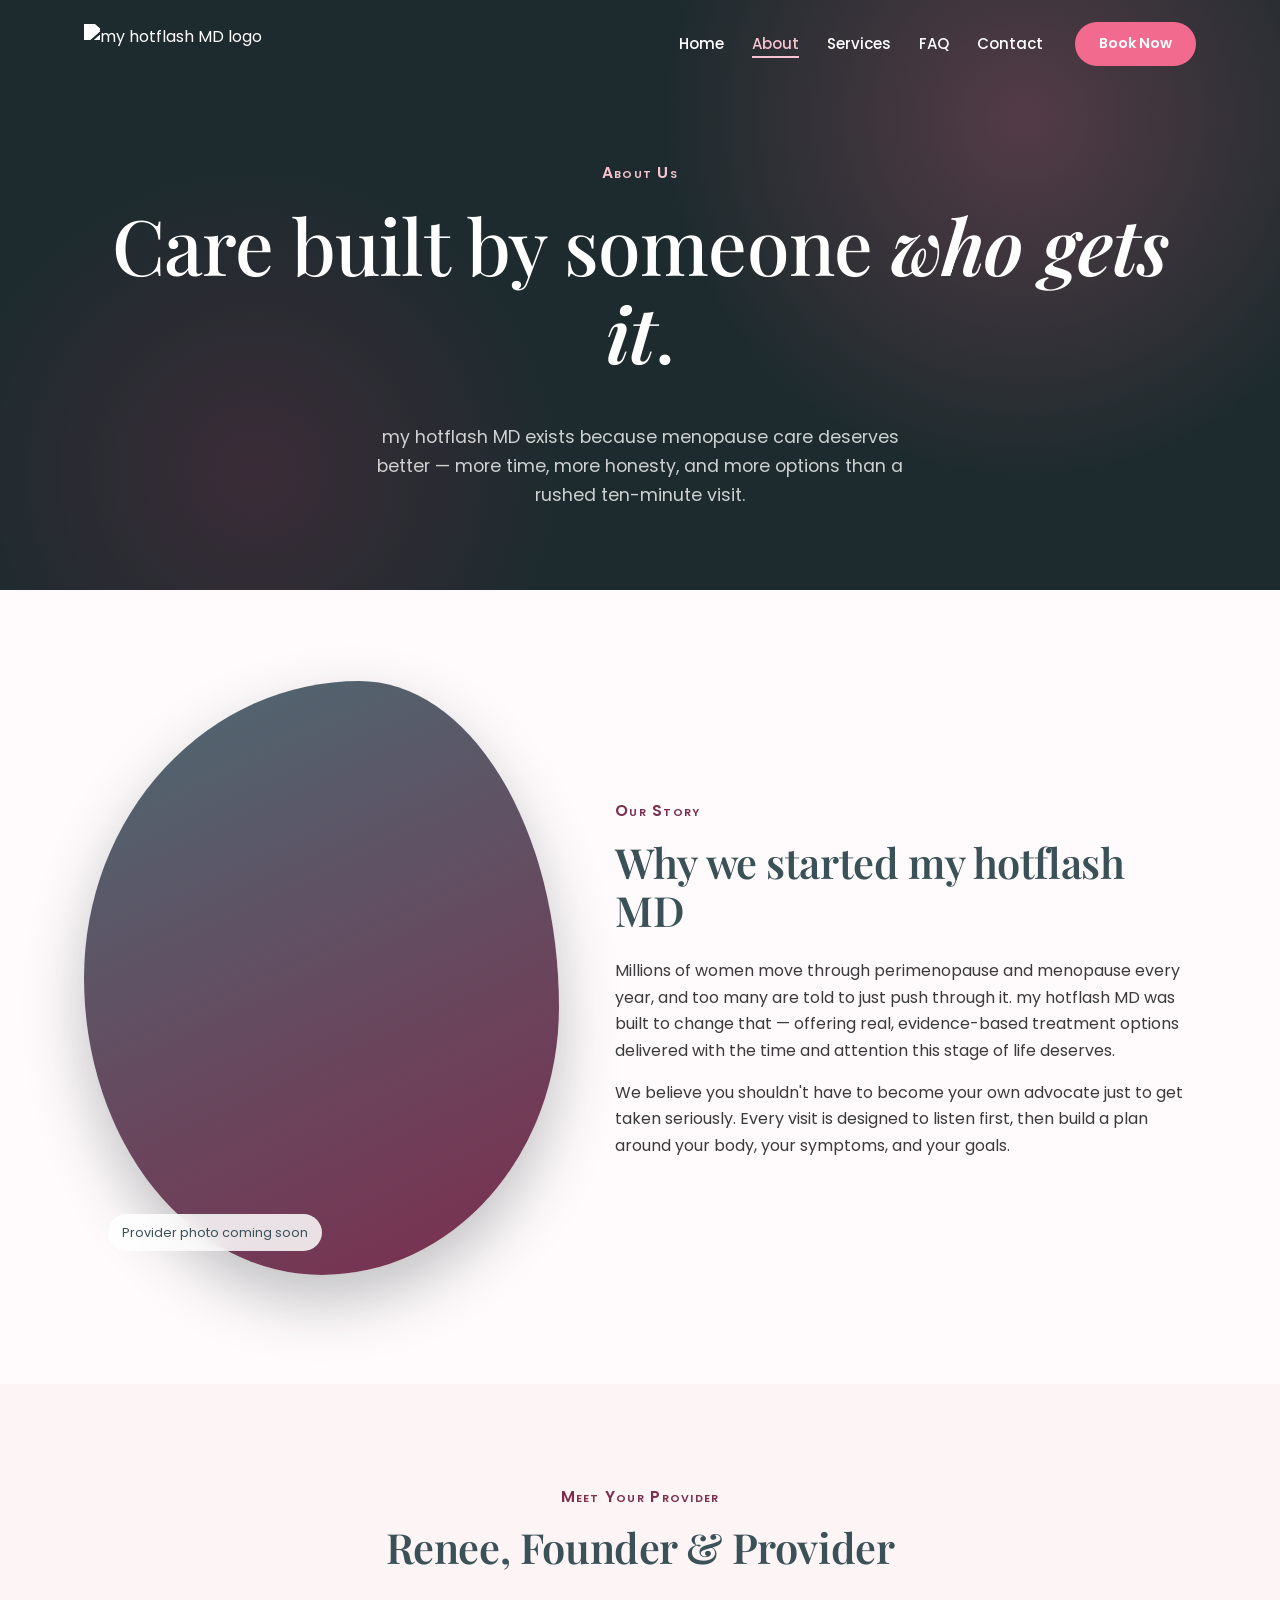
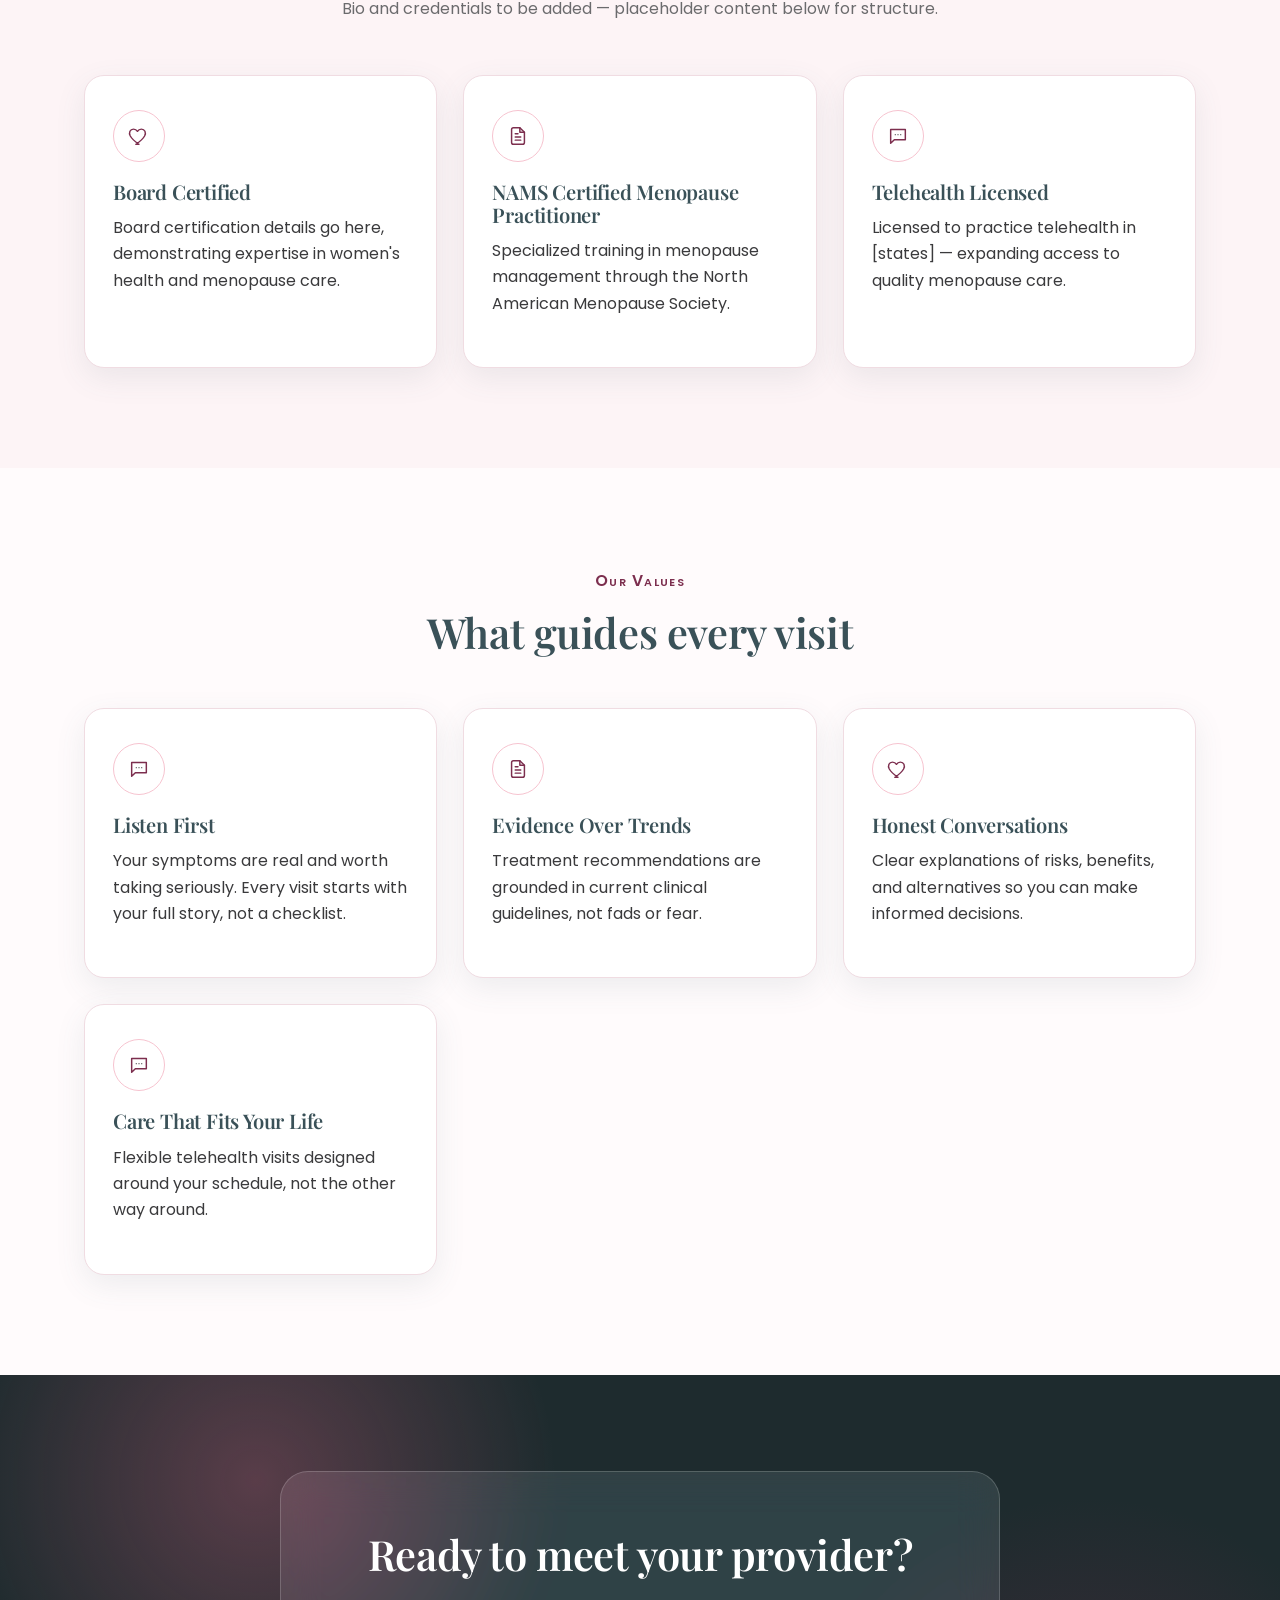
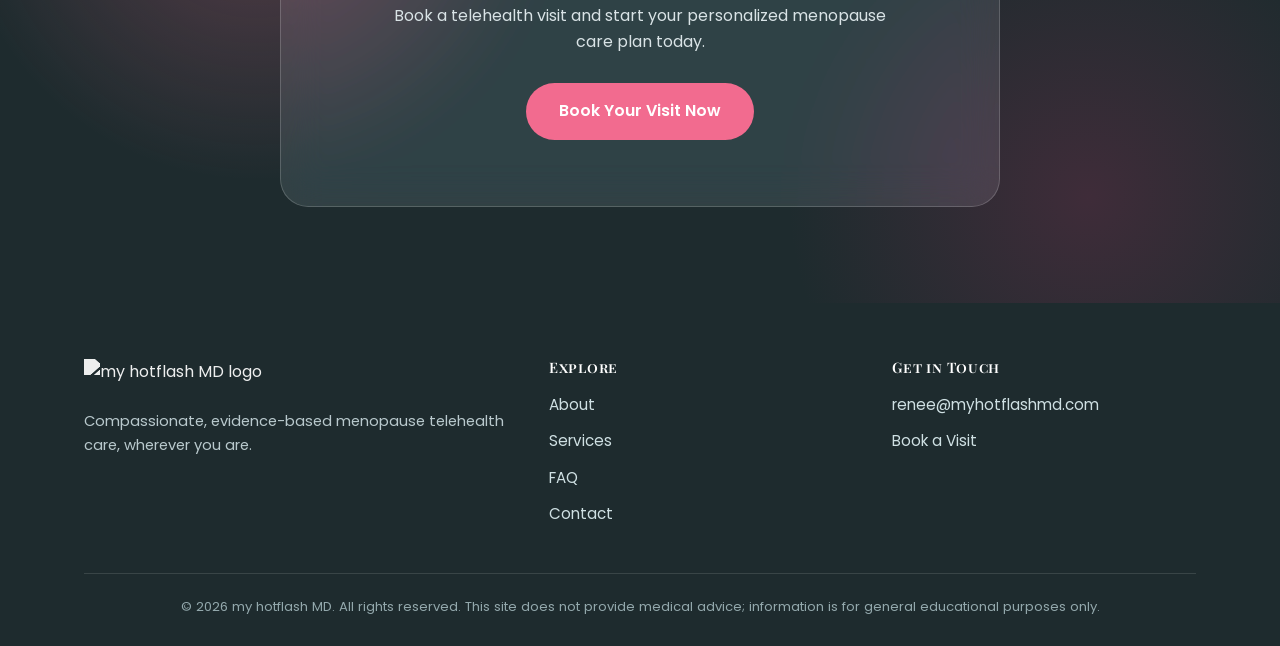
==== about.html @ 3d9d65d9 "Add files via upload" ====
<!DOCTYPE html>
<html lang="en">
<head>
<meta charset="UTF-8">
<meta name="viewport" content="width=device-width, initial-scale=1.0">
<title>About | my hotflash MD</title>
<meta name="description" content="Learn about my hotflash MD and our approach to compassionate, evidence-based menopause telehealth care.">
<link rel="icon" href="assets/logo.png">
<link rel="preconnect" href="https://fonts.googleapis.com">
<link href="https://fonts.googleapis.com/css2?family=Playfair+Display:ital,wght@0,500;0,600;0,700;1,500;1,600&family=Poppins:wght@400;500;600;700&display=swap" rel="stylesheet">
<link rel="stylesheet" href="assets/style-v2.css">
</head>
<body>

<header class="site-header">
  <div class="header-inner">
    <a href="index-v2.html" class="logo-link"><img src="assets/logo-cropped.png" alt="my hotflash MD logo"></a>
    <nav class="main-nav">
      <ul>
        <li><a href="index-v2.html">Home</a></li>
        <li><a href="about.html" class="active">About</a></li>
        <li><a href="services.html">Services</a></li>
        <li><a href="faq.html">FAQ</a></li>
        <li><a href="contact.html">Contact</a></li>
      </ul>
      <a href="https://calendly.com/renee-myhotflashmd/new-meeting" class="nav-cta" target="_blank" rel="noopener">Book Now</a>
    </nav>
    <button class="nav-toggle" aria-label="Toggle menu" aria-expanded="false">
      <span></span><span></span><span></span>
    </button>
  </div>
</header>

<section class="page-hero">
  <div class="container">
    <span class="eyebrow">About Us</span>
    <h1>Care built by someone <em>who gets it</em>.</h1>
    <p>my hotflash MD exists because menopause care deserves better — more time, more honesty, and more options than a rushed ten-minute visit.</p>
  </div>
</section>

<section>
  <div class="container story-grid">
    <div class="story-visual">
      <div class="blob-shape" aria-hidden="true"></div>
      <span class="photo-label">Provider photo coming soon</span>
    </div>
    <div>
      <span class="eyebrow">Our Story</span>
      <h2>Why we started my hotflash MD</h2>
      <p>Millions of women move through perimenopause and menopause every year, and too many are told to just push through it. my hotflash MD was built to change that — offering real, evidence-based treatment options delivered with the time and attention this stage of life deserves.</p>
      <p>We believe you shouldn't have to become your own advocate just to get taken seriously. Every visit is designed to listen first, then build a plan around your body, your symptoms, and your goals.</p>
    </div>
  </div>
</section>

<section class="alt">
  <div class="container">
    <div class="section-head centered reveal">
      <span class="eyebrow">Meet Your Provider</span>
      <h2>Renee, Founder &amp; Provider</h2>
      <p>Bio and credentials to be added — placeholder content below for structure.</p>
    </div>
    <div class="feature-grid">
      <div class="feature reveal" style="--delay:0">
        <div class="icon-ring">
          <svg viewBox="0 0 24 24" fill="none" stroke="currentColor" stroke-width="1.6" stroke-linecap="round" stroke-linejoin="round">
            <path d="M12 21s-7-4.6-9.5-9C.5 8.2 2.3 4.5 6 4.5c2 0 3.5 1.1 4.3 2.4C11.1 5.6 12.6 4.5 14.6 4.5c3.7 0 5.5 3.7 3.5 7.5-2.5 4.4-9.5 9-9.5 9z"/>
          </svg>
        </div>
        <h3>Board Certified</h3>
        <p>Board certification details go here, demonstrating expertise in women's health and menopause care.</p>
      </div>
      <div class="feature reveal" style="--delay:1">
        <div class="icon-ring">
          <svg viewBox="0 0 24 24" fill="none" stroke="currentColor" stroke-width="1.6" stroke-linecap="round" stroke-linejoin="round">
            <path d="M14 3H7a2 2 0 0 0-2 2v14a2 2 0 0 0 2 2h10a2 2 0 0 0 2-2V8l-5-5z"/>
            <path d="M14 3v5h5"/>
            <path d="M9 13h6M9 16.5h6M9 9.5h3"/>
          </svg>
        </div>
        <h3>NAMS Certified Menopause Practitioner</h3>
        <p>Specialized training in menopause management through the North American Menopause Society.</p>
      </div>
      <div class="feature reveal" style="--delay:2">
        <div class="icon-ring">
          <svg viewBox="0 0 24 24" fill="none" stroke="currentColor" stroke-width="1.6" stroke-linecap="round" stroke-linejoin="round">
            <path d="M4 5h16v11H8l-4 4V5z"/>
            <circle cx="9" cy="10.5" r="0.6" fill="currentColor" stroke="none"/>
            <circle cx="12" cy="10.5" r="0.6" fill="currentColor" stroke="none"/>
            <circle cx="15" cy="10.5" r="0.6" fill="currentColor" stroke="none"/>
          </svg>
        </div>
        <h3>Telehealth Licensed</h3>
        <p>Licensed to practice telehealth in [states] — expanding access to quality menopause care.</p>
      </div>
    </div>
  </div>
</section>

<section>
  <div class="container">
    <div class="section-head centered reveal">
      <span class="eyebrow">Our Values</span>
      <h2>What guides every visit</h2>
    </div>
    <div class="feature-grid">
      <div class="feature reveal" style="--delay:0">
        <div class="icon-ring">
          <svg viewBox="0 0 24 24" fill="none" stroke="currentColor" stroke-width="1.6" stroke-linecap="round" stroke-linejoin="round">
            <path d="M4 5h16v11H8l-4 4V5z"/>
            <circle cx="9" cy="10.5" r="0.6" fill="currentColor" stroke="none"/>
            <circle cx="12" cy="10.5" r="0.6" fill="currentColor" stroke="none"/>
            <circle cx="15" cy="10.5" r="0.6" fill="currentColor" stroke="none"/>
          </svg>
        </div>
        <h3>Listen First</h3>
        <p>Your symptoms are real and worth taking seriously. Every visit starts with your full story, not a checklist.</p>
      </div>
      <div class="feature reveal" style="--delay:1">
        <div class="icon-ring">
          <svg viewBox="0 0 24 24" fill="none" stroke="currentColor" stroke-width="1.6" stroke-linecap="round" stroke-linejoin="round">
            <path d="M14 3H7a2 2 0 0 0-2 2v14a2 2 0 0 0 2 2h10a2 2 0 0 0 2-2V8l-5-5z"/>
            <path d="M14 3v5h5"/>
            <path d="M9 13h6M9 16.5h6M9 9.5h3"/>
          </svg>
        </div>
        <h3>Evidence Over Trends</h3>
        <p>Treatment recommendations are grounded in current clinical guidelines, not fads or fear.</p>
      </div>
      <div class="feature reveal" style="--delay:2">
        <div class="icon-ring">
          <svg viewBox="0 0 24 24" fill="none" stroke="currentColor" stroke-width="1.6" stroke-linecap="round" stroke-linejoin="round">
            <path d="M12 21s-7-4.6-9.5-9C.5 8.2 2.3 4.5 6 4.5c2 0 3.5 1.1 4.3 2.4C11.1 5.6 12.6 4.5 14.6 4.5c3.7 0 5.5 3.7 3.5 7.5-2.5 4.4-9.5 9-9.5 9z"/>
          </svg>
        </div>
        <h3>Honest Conversations</h3>
        <p>Clear explanations of risks, benefits, and alternatives so you can make informed decisions.</p>
      </div>
      <div class="feature reveal" style="--delay:3">
        <div class="icon-ring">
          <svg viewBox="0 0 24 24" fill="none" stroke="currentColor" stroke-width="1.6" stroke-linecap="round" stroke-linejoin="round">
            <path d="M4 5h16v11H8l-4 4V5z"/>
            <circle cx="9" cy="10.5" r="0.6" fill="currentColor" stroke="none"/>
            <circle cx="12" cy="10.5" r="0.6" fill="currentColor" stroke="none"/>
            <circle cx="15" cy="10.5" r="0.6" fill="currentColor" stroke="none"/>
          </svg>
        </div>
        <h3>Care That Fits Your Life</h3>
        <p>Flexible telehealth visits designed around your schedule, not the other way around.</p>
      </div>
    </div>
  </div>
</section>

<section class="cta-band">
  <div class="cta-aurora" aria-hidden="true"></div>
  <div class="container">
    <div class="cta-glass glass reveal">
      <h2>Ready to meet your provider?</h2>
      <p>Book a telehealth visit and start your personalized menopause care plan today.</p>
      <a href="https://calendly.com/renee-myhotflashmd/new-meeting" class="btn btn-primary" target="_blank" rel="noopener">Book Your Visit Now</a>
    </div>
  </div>
</section>

<footer class="site-footer">
  <div class="container">
    <div class="footer-inner">
      <div>
        <img src="assets/logo-cropped.png" alt="my hotflash MD logo">
        <p>Compassionate, evidence-based menopause telehealth care, wherever you are.</p>
      </div>
      <div class="footer-col">
        <h4>Explore</h4>
        <ul>
          <li><a href="about.html">About</a></li>
          <li><a href="services.html">Services</a></li>
          <li><a href="faq.html">FAQ</a></li>
          <li><a href="contact.html">Contact</a></li>
        </ul>
      </div>
      <div class="footer-col">
        <h4>Get in Touch</h4>
        <ul>
          <li><a href="mailto:renee@myhotflashmd.com">renee@myhotflashmd.com</a></li>
          <li><a href="https://calendly.com/renee-myhotflashmd/new-meeting" target="_blank" rel="noopener">Book a Visit</a></li>
        </ul>
      </div>
    </div>
    <div class="footer-bottom">
      &copy; 2026 my hotflash MD. All rights reserved. This site does not provide medical advice; information is for general educational purposes only.
    </div>
  </div>
</footer>

<script src="assets/nav-v2.js"></script>
</body>
</html>
---- assets/style-v2.css ----
/* my hotflash MD — alternate homepage stylesheet (v2)
   Signature moves: full-bleed hero slider with kinetic type,
   a looping marquee in place of a static trust strip,
   scroll-reveal motion, and sweep-fill buttons. */

:root {
  --pink-light: #F6C3CF;
  --pink-hot: #F26B8F;
  --slate: #4C6A73;
  --slate-dark: #3A5158;
  --cream: #FFFBFC;
  --ivory: #FDF4F6;
  --text: #3A3A3C;
  --text-soft: #6b6b6d;
  --border: #F0DCE2;

  --plum: #7C2E4E;
  --plum-bright: #9C3E63;
  --ink: #1E2B2E;
  --ink-soft: #29393D;

  --glass: rgba(255, 255, 255, 0.5);
  --glass-border: rgba(255, 255, 255, 0.6);
  --glass-dark: rgba(255, 255, 255, 0.1);
  --glass-dark-border: rgba(255, 255, 255, 0.18);

  --shadow: 0 10px 30px rgba(76, 106, 115, 0.1);
  --shadow-pink: 0 14px 32px rgba(242, 107, 143, 0.26);
  --shadow-lg: 0 26px 60px rgba(30, 43, 46, 0.28);

  --ease: cubic-bezier(0.22, 1, 0.36, 1);
}

* { box-sizing: border-box; }
html { scroll-behavior: smooth; }

body {
  margin: 0;
  font-family: 'Poppins', -apple-system, BlinkMacSystemFont, 'Segoe UI', sans-serif;
  color: var(--text);
  background: var(--cream);
  line-height: 1.65;
  -webkit-font-smoothing: antialiased;
  overflow-x: hidden;
}

h1, h2, h3, h4 {
  font-family: 'Playfair Display', Georgia, serif;
  color: var(--slate-dark);
  line-height: 1.15;
  letter-spacing: -0.01em;
  margin: 0 0 0.6em;
  font-weight: 600;
}
h1 { font-size: clamp(2.6rem, 6vw, 4.8rem); font-weight: 500; }
h2 { font-size: clamp(1.8rem, 3.4vw, 2.6rem); }
h3 { font-size: 1.26rem; }

h1 em, .kinetic-accent {
  font-style: italic;
  font-weight: 600;
}

p { margin: 0 0 1em; color: var(--text); }
a { color: var(--pink-hot); text-decoration: none; }
a:hover { text-decoration: underline; }

.container { max-width: 1160px; margin: 0 auto; padding: 0 24px; }
img { max-width: 100%; display: block; }

@media (prefers-reduced-motion: reduce) {
  html { scroll-behavior: auto; }
  * { animation-duration: 0.01ms !important; animation-iteration-count: 1 !important; transition-duration: 0.01ms !important; }
}

/* ---------- Scroll reveal ---------- */
.reveal {
  opacity: 0;
  transform: translateY(26px);
  transition: opacity 0.7s var(--ease), transform 0.7s var(--ease);
  transition-delay: calc(var(--delay, 0) * 0.12s);
}
.reveal.in-view { opacity: 1; transform: translateY(0); }

/* ---------- Header ---------- */
.site-header {
  position: fixed;
  top: 0; left: 0; right: 0;
  z-index: 100;
  padding: 8px 0;
  transition: background 0.4s ease, box-shadow 0.4s ease, padding 0.3s ease;
}
.site-header.scrolled {
  background: rgba(255, 251, 253, 0.86);
  backdrop-filter: blur(16px) saturate(150%);
  -webkit-backdrop-filter: blur(16px) saturate(150%);
  box-shadow: 0 8px 24px rgba(30, 43, 46, 0.08);
  padding: 0;
}

.header-inner {
  display: flex;
  align-items: center;
  justify-content: space-between;
  padding: 14px 24px;
  max-width: 1160px;
  margin: 0 auto;
}

.logo-link { display: flex; align-items: center; }
.logo-link img { height: 40px; width: auto; transition: filter 0.4s ease; }
.site-header:not(.scrolled) .logo-link img { filter: brightness(0) invert(1); }

.main-nav { display: flex; align-items: center; gap: 32px; }
.main-nav ul { list-style: none; display: flex; gap: 28px; margin: 0; padding: 0; align-items: center; }

/* ---------- Page Hero (inner pages) ---------- */
.page-hero {
  padding: 160px 0 80px;
  background: var(--ink);
  text-align: center;
  position: relative;
  overflow: hidden;
}
.page-hero::before {
  content: '';
  position: absolute; inset: 0;
  background:
    radial-gradient(600px 600px at 80% 20%, rgba(242, 107, 143, 0.25), transparent 60%),
    radial-gradient(500px 500px at 20% 80%, rgba(124, 46, 78, 0.3), transparent 60%);
  animation: drift 24s ease-in-out infinite alternate;
}
.page-hero .container { position: relative; z-index: 2; }
.page-hero h1 { color: #fff; }
.page-hero p { color: rgba(255,255,255,0.78); max-width: 560px; margin: 0 auto; font-size: 1.1rem; }
.page-hero .eyebrow { color: var(--pink-light); }

/* ---------- Contact ---------- */
.contact-grid {
  display: grid;
  grid-template-columns: 1fr 1fr;
  gap: 60px;
}
.contact-item {
  display: flex;
  gap: 16px;
  padding: 16px 0;
  border-bottom: 1px solid var(--border);
}
.contact-item:last-child { border-bottom: none; }
.contact-icon {
  width: 44px; height: 44px;
  border-radius: 50%;
  background: var(--ivory);
  border: 1px solid var(--border);
  display: flex; align-items: center; justify-content: center;
  flex-shrink: 0;
}
.contact-icon svg { width: 18px; height: 18px; stroke: var(--plum); }
.contact-form { margin-top: 16px; }
.contact-form label { font-weight: 600; font-size: 0.9rem; display: block; margin-bottom: 4px; color: var(--slate-dark); }
.contact-form input, .contact-form textarea {
  width: 100%; padding: 12px 16px;
  border: 1.5px solid var(--border); border-radius: 12px;
  font-family: inherit; font-size: 0.98rem;
  background: #fff; transition: border-color 0.3s ease;
}
.contact-form input:focus, .contact-form textarea:focus {
  outline: none; border-color: var(--pink-hot);
}
.contact-form .btn { width: 100%; }
.form-note { font-size: 0.85rem; color: var(--text-soft); margin: -4px 0 12px; }

.disclaimer {
  display: flex; gap: 12px;
  font-size: 0.82rem;
  color: var(--text-soft);
  background: var(--ivory);
  border: 1px solid var(--border);
  border-radius: 12px;
  padding: 18px 22px;
  margin-top: 32px;
}
.disclaimer svg { flex-shrink: 0; margin-top: 2px; stroke: var(--pink-hot); }

/* ---------- FAQ ---------- */
.faq-container { max-width: 780px; margin: 0 auto; }
.faq-item {
  background: #fff;
  border: 1px solid var(--border);
  border-radius: 16px;
  margin-bottom: 14px;
  overflow: hidden;
  transition: box-shadow 0.3s ease;
}
.faq-item:hover { box-shadow: var(--shadow); }
.faq-item summary {
  cursor: pointer;
  padding: 22px 28px;
  font-weight: 600;
  font-family: 'Playfair Display', serif;
  font-size: 1.08rem;
  color: var(--slate-dark);
  list-style: none;
  display: flex; justify-content: space-between; align-items: center;
}
.faq-item summary::-webkit-details-marker { display: none; }
.faq-item summary::after {
  content: '+';
  font-size: 1.5rem;
  color: var(--pink-hot);
  margin-left: 16px;
  flex-shrink: 0;
  transition: transform 0.3s ease;
}
.faq-item[open] summary::after { content: '\2212'; }
.faq-item .faq-answer { padding: 0 28px 24px; color: var(--text-soft); }

/* ---------- Services ---------- */
.service-list { display: flex; flex-direction: column; gap: 16px; }
.service-row {
  display: grid;
  grid-template-columns: 1fr 1fr;
  gap: 48px;
  align-items: center;
  padding: 48px 0;
  border-bottom: 1px solid var(--border);
}
.service-row:last-child { border-bottom: none; }
.service-row.reverse .service-text { order: 2; }
.service-row.reverse .service-visual { order: 1; }

.service-visual {
  position: relative;
  aspect-ratio: 4/3;
  border-radius: 20px;
  overflow: hidden;
}
.service-visual .blob-shape {
  position: absolute; inset: 0;
  border-radius: 42% 58% 52% 48% / 48% 50% 50% 52%;
}
.service-visual .photo-label {
  position: absolute; left: 20px; bottom: 20px;
  font-size: 0.8rem;
  color: var(--slate-dark);
  background: rgba(255,255,255,0.85);
  backdrop-filter: blur(8px);
  padding: 6px 14px;
  border-radius: 999px;
}

.service-features {
  list-style: none; padding: 0; margin: 18px 0 24px;
}
.service-features li {
  padding-left: 24px;
  position: relative;
  margin-bottom: 8px;
  color: var(--text-soft);
}
.service-features li::before {
  content: '';
  position: absolute; left: 0; top: 10px;
  width: 10px; height: 2px;
  background: var(--pink-hot);
  border-radius: 2px;
}

/* ---------- Responsive ---------- */
@media (max-width: 860px) {
  .page-hero { padding: 130px 0 60px; }
  .contact-grid { grid-template-columns: 1fr; gap: 40px; }
  .service-row { grid-template-columns: 1fr; gap: 24px; }
  .service-row.reverse .service-text,
  .service-row.reverse .service-visual { order: initial; }
  .service-row { padding: 32px 0; }
}

.main-nav a:not(.nav-cta) {
  font-weight: 500;
  font-size: 0.94rem;
  position: relative;
  padding-bottom: 4px;
  transition: color 0.3s ease;
  color: #fff;
}
.site-header.scrolled .main-nav a:not(.nav-cta) { color: var(--slate-dark); }

.main-nav a:not(.nav-cta)::after {
  content: "";
  position: absolute; left: 0; bottom: 0;
  width: 100%; height: 1.5px;
  background: currentColor;
  transform: scaleX(0);
  transform-origin: right;
  transition: transform 0.3s var(--ease);
}
.main-nav a:not(.nav-cta):hover::after,
.main-nav a.active::after { transform: scaleX(1); transform-origin: left; }
.main-nav a.active { color: var(--pink-light) !important; }
.site-header.scrolled .main-nav a.active { color: var(--plum) !important; }

.nav-cta {
  position: relative;
  overflow: hidden;
  background: var(--pink-hot);
  color: #fff !important;
  padding: 10px 24px;
  border-radius: 999px;
  font-weight: 600;
  font-size: 0.9rem;
  text-decoration: none !important;
  z-index: 1;
}
.nav-cta::before {
  content: "";
  position: absolute; inset: 0;
  background: var(--plum);
  transform: scaleX(0);
  transform-origin: left;
  transition: transform 0.35s var(--ease);
  z-index: -1;
}
.nav-cta:hover::before { transform: scaleX(1); }

.nav-toggle {
  display: none;
  background: none; border: none; cursor: pointer;
  width: 34px; height: 26px;
  padding: 0;
  flex-direction: column;
  justify-content: space-between;
}
.nav-toggle span {
  display: block; height: 2px; width: 100%;
  background: #fff;
  border-radius: 2px;
  transition: transform 0.3s ease, opacity 0.3s ease, background 0.3s ease;
}
.site-header.scrolled .nav-toggle span { background: var(--slate-dark); }
.nav-toggle[aria-expanded="true"] span:nth-child(1) { transform: translateY(11px) rotate(45deg); }
.nav-toggle[aria-expanded="true"] span:nth-child(2) { opacity: 0; }
.nav-toggle[aria-expanded="true"] span:nth-child(3) { transform: translateY(-11px) rotate(-45deg); }
.nav-toggle[aria-expanded="true"] span { background: #fff; }

/* ---------- Buttons ---------- */
.btn {
  position: relative;
  overflow: hidden;
  display: inline-block;
  padding: 14px 32px;
  border-radius: 999px;
  font-weight: 600;
  font-size: 1rem;
  border: 1.5px solid transparent;
  text-decoration: none !important;
  z-index: 1;
  transition: color 0.3s ease, border-color 0.3s ease, transform 0.3s ease, box-shadow 0.3s ease;
}
.btn::before {
  content: "";
  position: absolute; inset: 0;
  transform: scaleX(0);
  transform-origin: left;
  transition: transform 0.4s var(--ease);
  z-index: -1;
}
.btn:hover { transform: translateY(-2px); }

.btn-primary { background: var(--pink-hot); color: #fff !important; }
.btn-primary::before { background: var(--plum); }
.btn-primary:hover { box-shadow: var(--shadow-pink); }
.btn-primary:hover::before { transform: scaleX(1); }

.btn-outline { background: transparent; color: #fff !important; border-color: rgba(255,255,255,0.55); }
.btn-outline::before { background: #fff; }
.btn-outline:hover { color: var(--slate-dark) !important; }
.btn-outline:hover::before { transform: scaleX(1); }

section .btn-outline { color: var(--slate-dark) !important; border-color: var(--slate); }
section .btn-outline::before { background: var(--slate-dark); }
section .btn-outline:hover { color: #fff !important; }

/* ---------- Glass ---------- */
.glass {
  background: var(--glass-dark);
  backdrop-filter: blur(20px) saturate(160%);
  -webkit-backdrop-filter: blur(20px) saturate(160%);
  border: 1px solid var(--glass-dark-border);
}

.eyebrow {
  font-variant: small-caps;
  letter-spacing: 0.08em;
  font-size: 0.98rem;
  font-weight: 600;
  color: var(--plum);
  margin-bottom: 14px;
  display: inline-block;
}

/* ---------- Hero slider ---------- */
.hero-slider {
  position: relative;
  height: 100vh;
  min-height: 620px;
  max-height: 920px;
  overflow: hidden;
  background: var(--ink);
}

.slide {
  position: absolute;
  inset: 0;
  opacity: 0;
  visibility: hidden;
  transition: opacity 0.9s var(--ease), visibility 0.9s;
  display: flex;
  align-items: center;
}
.slide.is-active { opacity: 1; visibility: visible; z-index: 2; }

.slide-bg {
  position: absolute;
  inset: -10%;
  z-index: 0;
  animation: drift 24s ease-in-out infinite alternate;
}
@keyframes drift {
  0% { transform: translate(0, 0) scale(1); }
  100% { transform: translate(-2%, 2%) scale(1.06); }
}

.slide:nth-child(1) .slide-bg {
  background:
    radial-gradient(600px 600px at 85% 20%, rgba(242, 107, 143, 0.35), transparent 60%),
    radial-gradient(500px 500px at 10% 85%, rgba(124, 46, 78, 0.4), transparent 60%),
    linear-gradient(150deg, var(--ink) 0%, var(--ink-soft) 100%);
}
.slide:nth-child(2) .slide-bg {
  background:
    radial-gradient(600px 600px at 15% 15%, rgba(76, 106, 115, 0.45), transparent 60%),
    radial-gradient(500px 500px at 90% 80%, rgba(156, 62, 99, 0.32), transparent 60%),
    linear-gradient(150deg, var(--ink-soft) 0%, var(--slate-dark) 100%);
}
.slide:nth-child(3) .slide-bg {
  background:
    radial-gradient(600px 600px at 80% 75%, rgba(246, 195, 207, 0.3), transparent 60%),
    radial-gradient(500px 500px at 20% 15%, rgba(124, 46, 78, 0.45), transparent 60%),
    linear-gradient(150deg, var(--plum) 0%, var(--ink) 100%);
}

.slide-inner {
  position: relative;
  z-index: 2;
  display: flex;
  align-items: center;
  gap: 40px;
  padding-top: 60px;
}

.eyebrow-vertical {
  writing-mode: vertical-rl;
  transform: rotate(180deg);
  font-variant: small-caps;
  letter-spacing: 0.16em;
  font-size: 0.82rem;
  color: rgba(255,255,255,0.55);
  padding-bottom: 6px;
  border-bottom: 1px solid rgba(255,255,255,0.25);
  height: 130px;
  flex-shrink: 0;
  display: none;
}

.slide-copy { max-width: 640px; }
.slide-copy .eyebrow { color: var(--pink-light); }
.slide-copy h1 { color: #fff; }
.slide-copy p { color: rgba(255,255,255,0.78); font-size: 1.14rem; max-width: 46ch; }
.slide-copy .btn { margin-top: 12px; }

.slide:not(.is-active) .slide-copy > * { transform: translateY(14px); opacity: 0; }
.slide.is-active .slide-copy > * {
  animation: copyIn 0.8s var(--ease) forwards;
}
.slide.is-active .slide-copy > *:nth-child(1) { animation-delay: 0.05s; }
.slide.is-active .slide-copy > *:nth-child(2) { animation-delay: 0.15s; }
.slide.is-active .slide-copy > *:nth-child(3) { animation-delay: 0.28s; }
.slide.is-active .slide-copy > *:nth-child(4) { animation-delay: 0.4s; }
@keyframes copyIn {
  from { transform: translateY(18px); opacity: 0; }
  to { transform: translateY(0); opacity: 1; }
}

.slider-controls {
  position: absolute;
  left: 0; right: 0; bottom: 46px;
  z-index: 3;
  display: flex;
  align-items: center;
  justify-content: center;
  gap: 22px;
}
.slider-arrow {
  width: 44px; height: 44px;
  border-radius: 50%;
  border: 1px solid rgba(255,255,255,0.35);
  background: rgba(255,255,255,0.08);
  backdrop-filter: blur(10px);
  -webkit-backdrop-filter: blur(10px);
  color: #fff;
  display: flex; align-items: center; justify-content: center;
  cursor: pointer;
  transition: background 0.25s ease, transform 0.25s ease;
}
.slider-arrow:hover { background: rgba(255,255,255,0.2); transform: translateY(-2px); }
.slider-arrow svg { width: 18px; height: 18px; }

.slider-dots { display: flex; gap: 10px; }
.dot {
  width: 22px; height: 4px;
  border-radius: 3px;
  border: none;
  background: rgba(255,255,255,0.35);
  cursor: pointer;
  transition: width 0.3s ease, background 0.3s ease;
}
.dot.is-active { width: 40px; background: var(--pink-light); }

.slider-progress {
  position: absolute;
  left: 0; right: 0; bottom: 0;
  height: 2px;
  background: rgba(255,255,255,0.15);
  z-index: 3;
}
.slider-progress span {
  display: block;
  height: 100%;
  width: 0%;
  background: var(--pink-hot);
  transform-origin: left;
}
.slider-progress span.running {
  animation: progressFill linear forwards;
  animation-duration: var(--slide-duration, 6.5s);
}
@keyframes progressFill {
  from { width: 0%; }
  to { width: 100%; }
}

.scroll-cue {
  position: absolute;
  z-index: 3;
  right: 32px;
  bottom: 46px;
  display: none;
  align-items: center;
  gap: 10px;
  color: rgba(255,255,255,0.6);
  font-size: 0.78rem;
  letter-spacing: 0.06em;
}

/* ---------- Marquee ---------- */
.marquee {
  background: var(--slate-dark);
  color: #fff;
  overflow: hidden;
  white-space: nowrap;
  padding: 18px 0;
  position: relative;
}
.marquee-inner { display: flex; width: max-content; animation: marqueeScroll 26s linear infinite; }
.marquee:hover .marquee-inner { animation-play-state: paused; }
.marquee-track { display: flex; align-items: center; flex-shrink: 0; }
.marquee-track span {
  font-family: 'Playfair Display', serif;
  font-style: italic;
  font-size: 1.1rem;
  padding: 0 28px;
  color: var(--pink-light);
  opacity: 0.9;
}
.marquee-track span.plain { font-family: 'Poppins', sans-serif; font-style: normal; color: #fff; font-size: 0.95rem; font-weight: 500; }
@keyframes marqueeScroll {
  from { transform: translateX(0); }
  to { transform: translateX(-50%); }
}
@media (prefers-reduced-motion: reduce) {
  .marquee-inner { animation: none; flex-wrap: wrap; }
}

/* ---------- Sections ---------- */
section { padding: 100px 0; }
section.alt { background: var(--ivory); }
.section-head { max-width: 640px; margin: 0 auto 52px; }
.section-head.centered { text-align: center; }
.section-head p { color: var(--text-soft); }

/* ---------- Feature grid (why us) ---------- */
.feature-grid {
  display: grid;
  grid-template-columns: repeat(3, 1fr);
  gap: 26px;
}
.feature {
  background: #fff;
  border: 1px solid var(--border);
  border-radius: 20px;
  padding: 34px 28px;
  box-shadow: var(--shadow);
  transition: transform 0.35s var(--ease), box-shadow 0.35s var(--ease);
  transform-style: preserve-3d;
}
.feature:hover {
  transform: translateY(-6px);
  box-shadow: var(--shadow-lg);
}
.icon-ring {
  width: 52px; height: 52px;
  border-radius: 50%;
  border: 1.5px solid var(--pink-light);
  display: flex; align-items: center; justify-content: center;
  margin-bottom: 18px;
  transition: background 0.3s ease, border-color 0.3s ease;
}
.feature:hover .icon-ring { background: var(--pink-hot); border-color: var(--pink-hot); }
.icon-ring svg {
  width: 22px; height: 22px;
  stroke: var(--plum);
  fill: none; stroke-width: 1.6; stroke-linecap: round; stroke-linejoin: round;
  transition: stroke 0.3s ease;
}
.feature:hover .icon-ring svg { stroke: #fff; }

/* ---------- Story / steps ---------- */
.story-grid {
  display: grid;
  grid-template-columns: 0.9fr 1.1fr;
  gap: 56px;
  align-items: center;
}
.story-visual {
  position: relative;
  aspect-ratio: 4/5;
  will-change: transform;
}
.story-visual .blob-shape {
  position: absolute; inset: 0;
  border-radius: 58% 42% 50% 50% / 50% 55% 45% 50%;
  background: linear-gradient(155deg, var(--slate) 0%, var(--plum) 100%);
  box-shadow: var(--shadow-lg);
}
.photo-label {
  position: absolute; left: 24px; bottom: 24px;
  font-size: 0.8rem; color: var(--slate-dark);
  background: rgba(255,255,255,0.85);
  backdrop-filter: blur(8px);
  padding: 8px 14px;
  border-radius: 999px;
}
.story-steps { list-style: none; margin: 26px 0 32px; padding: 0; }
.story-steps li { display: flex; gap: 20px; padding: 18px 0; border-bottom: 1px solid var(--border); }
.story-steps li:last-child { border-bottom: none; }
.step-index {
  font-family: 'Playfair Display', serif;
  font-style: italic;
  font-size: 1.6rem;
  color: var(--pink-hot);
  flex-shrink: 0;
  width: 46px;
}
.story-steps h3 { margin-bottom: 4px; font-size: 1.1rem; }
.story-steps p { margin: 0; color: var(--text-soft); }

/* ---------- CTA ---------- */
.cta-band {
  position: relative;
  overflow: hidden;
  padding: 96px 0;
  background: var(--ink);
}
.cta-aurora {
  position: absolute; inset: 0;
  background:
    radial-gradient(500px 500px at 20% 20%, rgba(242,107,143,0.28), transparent 60%),
    radial-gradient(500px 500px at 85% 80%, rgba(124,46,78,0.35), transparent 60%);
  animation: drift 20s ease-in-out infinite alternate;
}
.cta-glass {
  position: relative; z-index: 1;
  text-align: center;
  padding: 58px 40px;
  border-radius: 28px;
  max-width: 720px;
  margin: 0 auto;
}
.cta-band h2 { color: #fff; }
.cta-band p { color: #d9e3e6; max-width: 520px; margin: 0 auto 28px; }

/* ---------- Footer ---------- */
.site-footer { background: var(--ink); color: #e6eef0; padding: 56px 0 28px; }
.footer-inner { display: grid; grid-template-columns: 1.4fr 1fr 1fr; gap: 40px; margin-bottom: 36px; }
.footer-inner img { height: 36px; margin-bottom: 14px; filter: brightness(0) invert(1); opacity: 0.92; }
.footer-inner p { color: #b9c9cd; font-size: 0.92rem; }
.footer-col h4 { color: #fff; font-size: 0.9rem; font-variant: small-caps; letter-spacing: 0.05em; margin-bottom: 16px; }
.footer-col ul { list-style: none; padding: 0; margin: 0; }
.footer-col li { margin-bottom: 10px; }
.footer-col a { color: #cfe0e3; font-size: 0.95rem; }
.footer-col a:hover { color: var(--pink-light); }
.footer-bottom { border-top: 1px solid rgba(255,255,255,0.12); padding-top: 22px; text-align: center; color: #93a8ac; font-size: 0.82rem; }

/* ---------- Focus ---------- */
a:focus-visible, button:focus-visible {
  outline: 2px solid var(--pink-light);
  outline-offset: 3px;
}

/* ---------- Responsive ---------- */
@media (min-width: 700px) {
  .eyebrow-vertical { display: block; }
  .scroll-cue { display: flex; }
}

@media (max-width: 860px) {
  .story-grid, .feature-grid { grid-template-columns: 1fr; }
  .footer-inner { grid-template-columns: 1fr; }
  .hero-slider { height: auto; min-height: 100vh; }
  .slide-inner { padding-top: 90px; padding-bottom: 40px; }

  .main-nav {
    display: none;
    position: fixed; inset: 0; z-index: 200;
    flex-direction: column; justify-content: center; align-items: center; gap: 40px;
    background: rgba(30, 43, 46, 0.82);
    backdrop-filter: blur(22px) saturate(140%);
    -webkit-backdrop-filter: blur(22px) saturate(140%);
  }
  .main-nav.open { display: flex; }
  .main-nav ul { flex-direction: column; gap: 26px; }
  .main-nav ul li { opacity: 0; transform: translateY(10px); animation: navLinkIn 0.4s ease forwards; }
  .main-nav.open ul li:nth-child(1) { animation-delay: 0.05s; }
  .main-nav.open ul li:nth-child(2) { animation-delay: 0.1s; }
  .main-nav.open ul li:nth-child(3) { animation-delay: 0.15s; }
  .main-nav.open ul li:nth-child(4) { animation-delay: 0.2s; }
  .main-nav.open ul li:nth-child(5) { animation-delay: 0.25s; }
  .main-nav a:not(.nav-cta) { color: #fff !important; font-size: 1.3rem; }
  .nav-toggle { display: flex; z-index: 210; }
}
@keyframes navLinkIn { to { opacity: 1; transform: translateY(0); } }
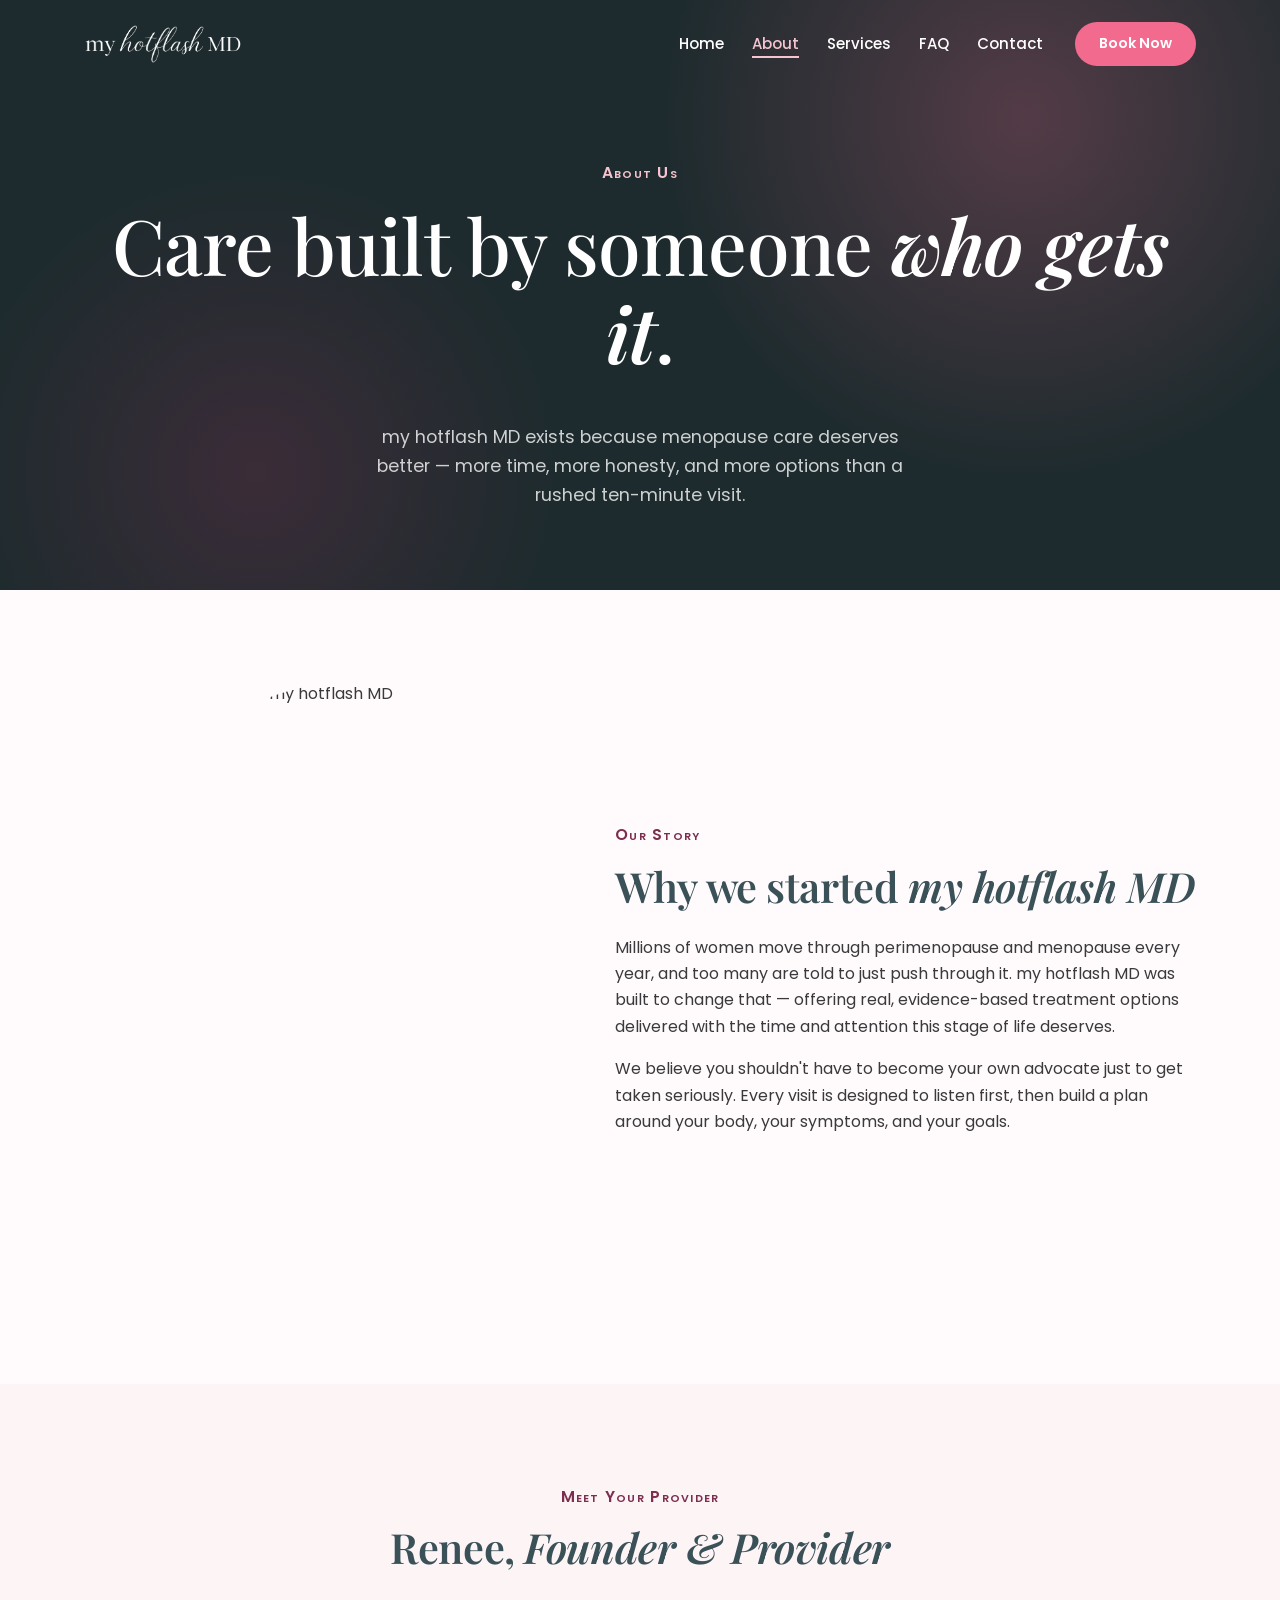
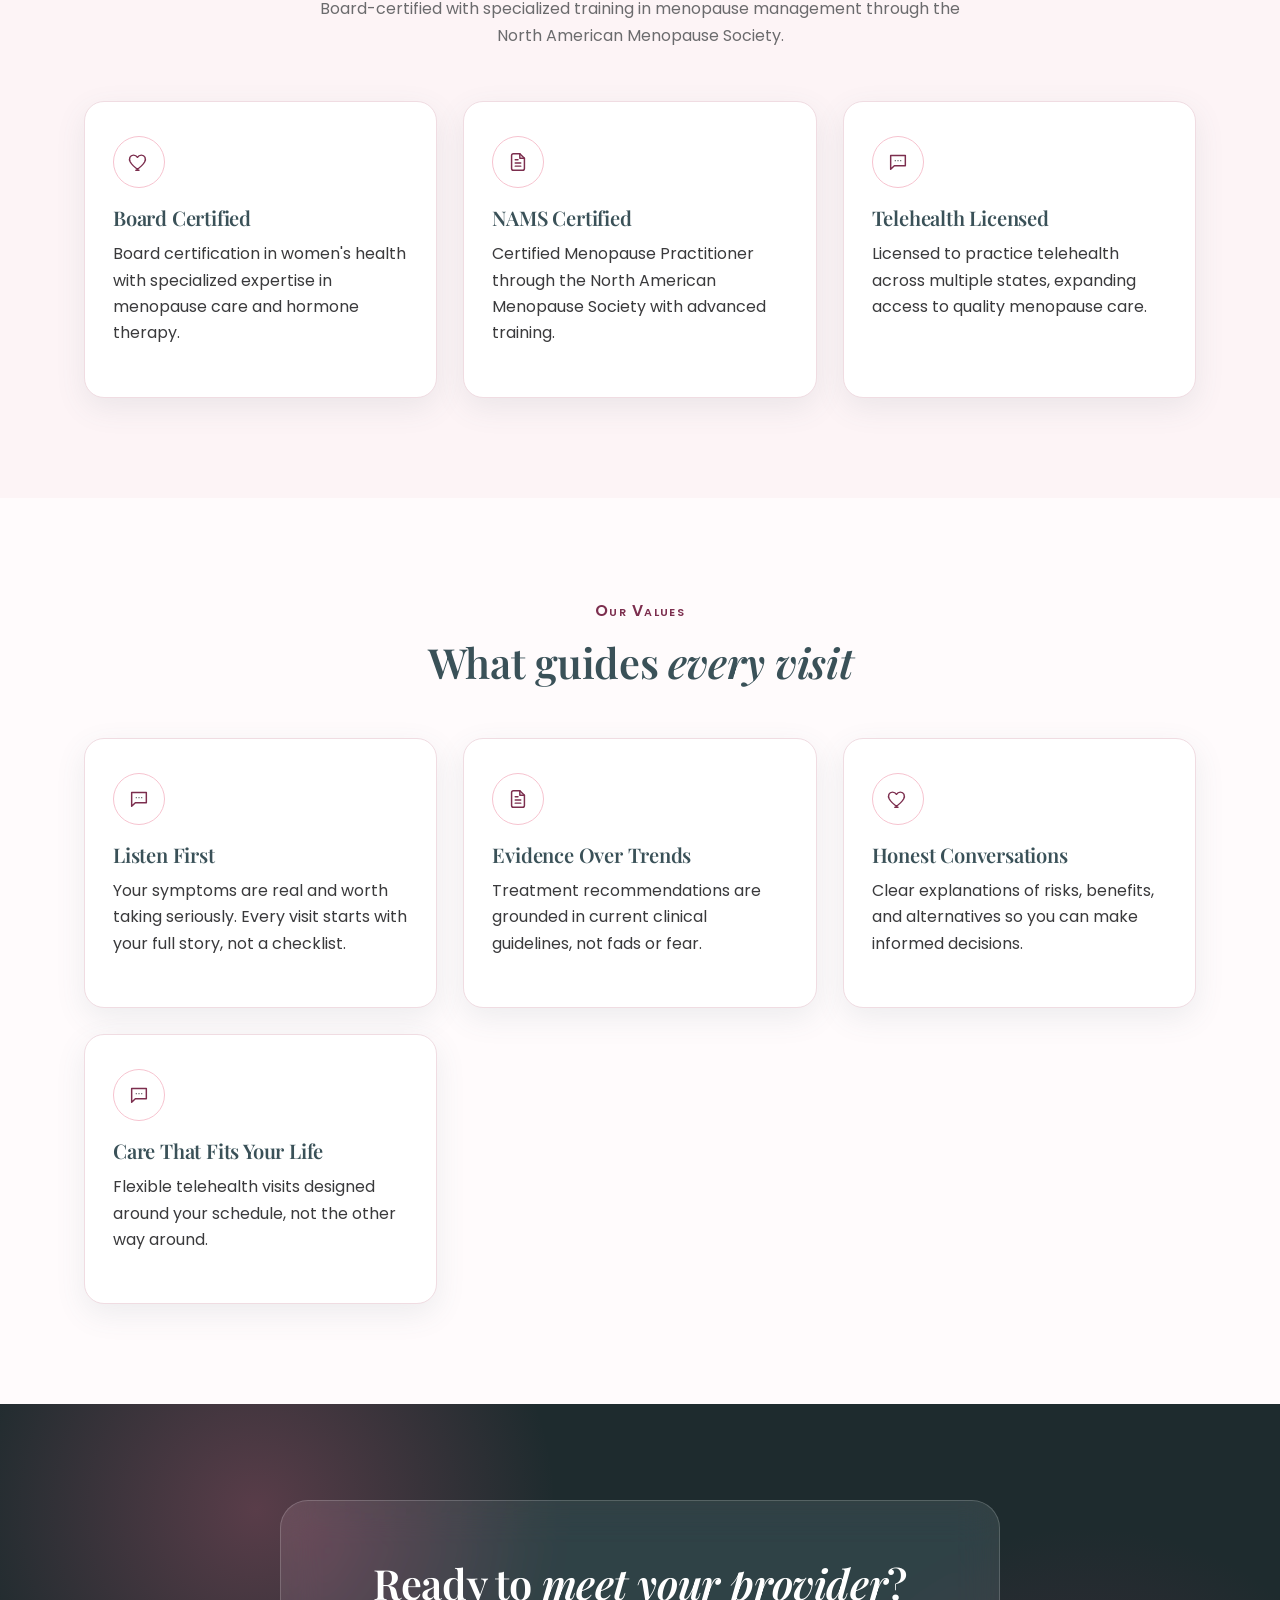
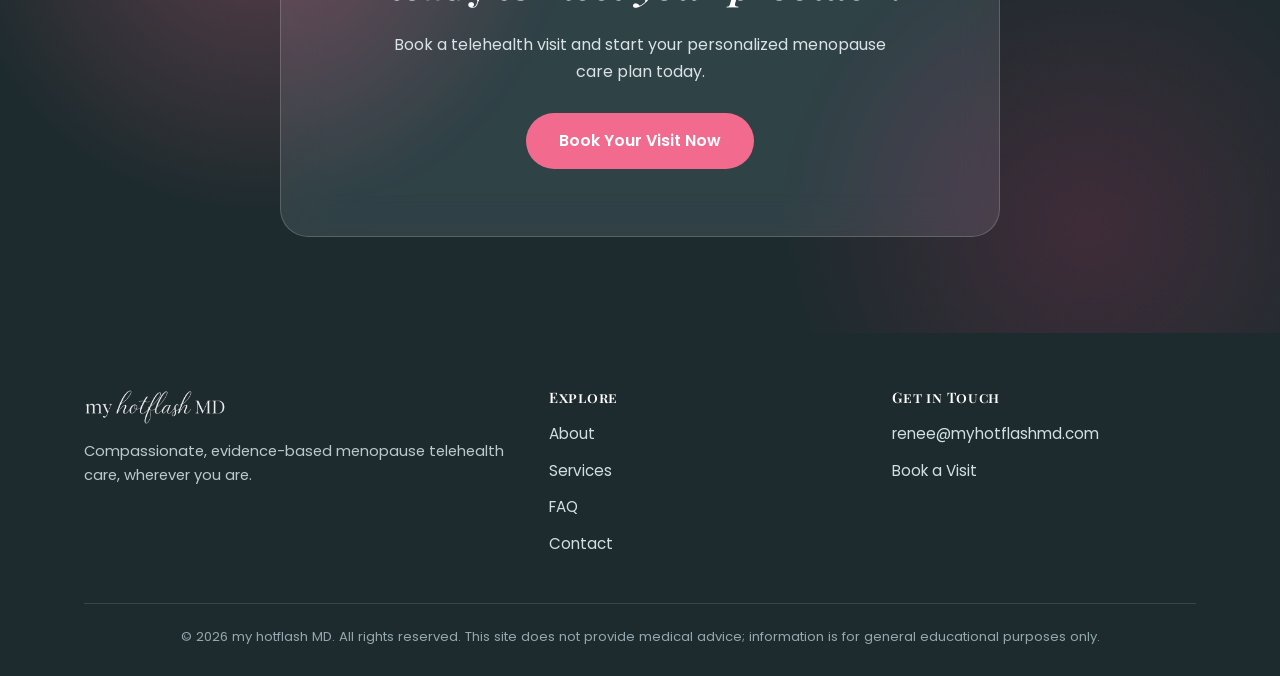
==== commit 24c9f17e: "Add files via upload" ====
--- a/about.html
+++ b/about.html
@@ -8,16 +8,16 @@
 <link rel="icon" href="assets/logo.png">
 <link rel="preconnect" href="https://fonts.googleapis.com">
 <link href="https://fonts.googleapis.com/css2?family=Playfair+Display:ital,wght@0,500;0,600;0,700;1,500;1,600&family=Poppins:wght@400;500;600;700&display=swap" rel="stylesheet">
-<link rel="stylesheet" href="assets/style-v2.css">
+<link rel="stylesheet" href="assets/style.css">
 </head>
 <body>
 
 <header class="site-header">
   <div class="header-inner">
-    <a href="index-v2.html" class="logo-link"><img src="assets/logo-cropped.png" alt="my hotflash MD logo"></a>
+    <a href="index.html" class="logo-link"><img src="assets/logo-cropped.png" alt="my hotflash MD logo"></a>
     <nav class="main-nav">
       <ul>
-        <li><a href="index-v2.html">Home</a></li>
+        <li><a href="index.html">Home</a></li>
         <li><a href="about.html" class="active">About</a></li>
         <li><a href="services.html">Services</a></li>
         <li><a href="faq.html">FAQ</a></li>
@@ -42,12 +42,13 @@
 <section>
   <div class="container story-grid">
     <div class="story-visual">
-      <div class="blob-shape" aria-hidden="true"></div>
-      <span class="photo-label">Provider photo coming soon</span>
+      <div class="blob-shape">
+        <img src="https://images.unsplash.com/photo-1559839734-2b71ea197ec2?w=600&h=800&fit=crop&crop=center" alt="Dr. Renee, founder of my hotflash MD" loading="lazy">
+      </div>
     </div>
     <div>
       <span class="eyebrow">Our Story</span>
-      <h2>Why we started my hotflash MD</h2>
+      <h2>Why we started <em>my hotflash MD</em></h2>
       <p>Millions of women move through perimenopause and menopause every year, and too many are told to just push through it. my hotflash MD was built to change that — offering real, evidence-based treatment options delivered with the time and attention this stage of life deserves.</p>
       <p>We believe you shouldn't have to become your own advocate just to get taken seriously. Every visit is designed to listen first, then build a plan around your body, your symptoms, and your goals.</p>
     </div>
@@ -58,8 +59,8 @@
   <div class="container">
     <div class="section-head centered reveal">
       <span class="eyebrow">Meet Your Provider</span>
-      <h2>Renee, Founder &amp; Provider</h2>
-      <p>Bio and credentials to be added — placeholder content below for structure.</p>
+      <h2>Renee, <em>Founder &amp; Provider</em></h2>
+      <p>Board-certified with specialized training in menopause management through the North American Menopause Society.</p>
     </div>
     <div class="feature-grid">
       <div class="feature reveal" style="--delay:0">
@@ -69,7 +70,7 @@
           </svg>
         </div>
         <h3>Board Certified</h3>
-        <p>Board certification details go here, demonstrating expertise in women's health and menopause care.</p>
+        <p>Board certification in women's health with specialized expertise in menopause care and hormone therapy.</p>
       </div>
       <div class="feature reveal" style="--delay:1">
         <div class="icon-ring">
@@ -79,8 +80,8 @@
             <path d="M9 13h6M9 16.5h6M9 9.5h3"/>
           </svg>
         </div>
-        <h3>NAMS Certified Menopause Practitioner</h3>
-        <p>Specialized training in menopause management through the North American Menopause Society.</p>
+        <h3>NAMS Certified</h3>
+        <p>Certified Menopause Practitioner through the North American Menopause Society with advanced training.</p>
       </div>
       <div class="feature reveal" style="--delay:2">
         <div class="icon-ring">
@@ -92,7 +93,7 @@
           </svg>
         </div>
         <h3>Telehealth Licensed</h3>
-        <p>Licensed to practice telehealth in [states] — expanding access to quality menopause care.</p>
+        <p>Licensed to practice telehealth across multiple states, expanding access to quality menopause care.</p>
       </div>
     </div>
   </div>
@@ -102,7 +103,7 @@
   <div class="container">
     <div class="section-head centered reveal">
       <span class="eyebrow">Our Values</span>
-      <h2>What guides every visit</h2>
+      <h2>What guides <em>every visit</em></h2>
     </div>
     <div class="feature-grid">
       <div class="feature reveal" style="--delay:0">
@@ -157,7 +158,7 @@
   <div class="cta-aurora" aria-hidden="true"></div>
   <div class="container">
     <div class="cta-glass glass reveal">
-      <h2>Ready to meet your provider?</h2>
+      <h2>Ready to <em>meet your provider</em>?</h2>
       <p>Book a telehealth visit and start your personalized menopause care plan today.</p>
       <a href="https://calendly.com/renee-myhotflashmd/new-meeting" class="btn btn-primary" target="_blank" rel="noopener">Book Your Visit Now</a>
     </div>
@@ -194,6 +195,6 @@
   </div>
 </footer>
 
-<script src="assets/nav-v2.js"></script>
+<script src="assets/nav.js"></script>
 </body>
 </html>
--- a/assets/style.css
+++ b/assets/style.css
@@ -0,0 +1,824 @@
+/* my hotflash MD — Complete Stylesheet */
+
+:root {
+  --pink-light: #F6C3CF;
+  --pink-hot: #F26B8F;
+  --slate: #4C6A73;
+  --slate-dark: #3A5158;
+  --cream: #FFFBFC;
+  --ivory: #FDF4F6;
+  --text: #3A3A3C;
+  --text-soft: #6b6b6d;
+  --border: #F0DCE2;
+
+  --plum: #7C2E4E;
+  --plum-bright: #9C3E63;
+  --ink: #1E2B2E;
+  --ink-soft: #29393D;
+
+  --glass: rgba(255, 255, 255, 0.5);
+  --glass-border: rgba(255, 255, 255, 0.6);
+  --glass-dark: rgba(255, 255, 255, 0.1);
+  --glass-dark-border: rgba(255, 255, 255, 0.18);
+
+  --shadow: 0 10px 30px rgba(76, 106, 115, 0.1);
+  --shadow-pink: 0 14px 32px rgba(242, 107, 143, 0.26);
+  --shadow-lg: 0 26px 60px rgba(30, 43, 46, 0.28);
+
+  --ease: cubic-bezier(0.22, 1, 0.36, 1);
+}
+
+* { box-sizing: border-box; }
+html { scroll-behavior: smooth; }
+
+body {
+  margin: 0;
+  font-family: 'Poppins', -apple-system, BlinkMacSystemFont, 'Segoe UI', sans-serif;
+  color: var(--text);
+  background: var(--cream);
+  line-height: 1.65;
+  -webkit-font-smoothing: antialiased;
+  overflow-x: hidden;
+}
+
+h1, h2, h3, h4 {
+  font-family: 'Playfair Display', Georgia, serif;
+  color: var(--slate-dark);
+  line-height: 1.15;
+  letter-spacing: -0.01em;
+  margin: 0 0 0.6em;
+  font-weight: 600;
+}
+h1 { font-size: clamp(2.6rem, 6vw, 4.8rem); font-weight: 500; }
+h2 { font-size: clamp(1.8rem, 3.4vw, 2.6rem); }
+h3 { font-size: 1.26rem; }
+
+h1 em, .kinetic-accent {
+  font-style: italic;
+  font-weight: 600;
+}
+
+p { margin: 0 0 1em; color: var(--text); }
+a { color: var(--pink-hot); text-decoration: none; }
+a:hover { text-decoration: underline; }
+
+.container { max-width: 1160px; margin: 0 auto; padding: 0 24px; }
+img { max-width: 100%; display: block; }
+
+@media (prefers-reduced-motion: reduce) {
+  html { scroll-behavior: auto; }
+  * { animation-duration: 0.01ms !important; animation-iteration-count: 1 !important; transition-duration: 0.01ms !important; }
+}
+
+/* ---------- Scroll reveal ---------- */
+.reveal {
+  opacity: 0;
+  transform: translateY(26px);
+  transition: opacity 0.7s var(--ease), transform 0.7s var(--ease);
+  transition-delay: calc(var(--delay, 0) * 0.12s);
+}
+.reveal.in-view { opacity: 1; transform: translateY(0); }
+
+/* ---------- Header ---------- */
+.site-header {
+  position: fixed;
+  top: 0; left: 0; right: 0;
+  z-index: 100;
+  padding: 8px 0;
+  transition: background 0.4s ease, box-shadow 0.4s ease, padding 0.3s ease;
+}
+.site-header.scrolled {
+  background: rgba(255, 251, 253, 0.86);
+  backdrop-filter: blur(16px) saturate(150%);
+  -webkit-backdrop-filter: blur(16px) saturate(150%);
+  box-shadow: 0 8px 24px rgba(30, 43, 46, 0.08);
+  padding: 0;
+}
+
+.header-inner {
+  display: flex;
+  align-items: center;
+  justify-content: space-between;
+  padding: 14px 24px;
+  max-width: 1160px;
+  margin: 0 auto;
+}
+
+.logo-link { display: flex; align-items: center; }
+.logo-link img { height: 40px; width: auto; transition: filter 0.4s ease; }
+.site-header:not(.scrolled) .logo-link img { filter: brightness(0) invert(1); }
+
+.main-nav { display: flex; align-items: center; gap: 32px; }
+.main-nav ul { list-style: none; display: flex; gap: 28px; margin: 0; padding: 0; align-items: center; }
+
+.main-nav a:not(.nav-cta) {
+  font-weight: 500;
+  font-size: 0.94rem;
+  position: relative;
+  padding-bottom: 4px;
+  transition: color 0.3s ease;
+  color: #fff;
+}
+.site-header.scrolled .main-nav a:not(.nav-cta) { color: var(--slate-dark); }
+
+.main-nav a:not(.nav-cta)::after {
+  content: "";
+  position: absolute; left: 0; bottom: 0;
+  width: 100%; height: 1.5px;
+  background: currentColor;
+  transform: scaleX(0);
+  transform-origin: right;
+  transition: transform 0.3s var(--ease);
+}
+.main-nav a:not(.nav-cta):hover::after,
+.main-nav a.active::after { transform: scaleX(1); transform-origin: left; }
+.main-nav a.active { color: var(--pink-light) !important; }
+.site-header.scrolled .main-nav a.active { color: var(--plum) !important; }
+
+.nav-cta {
+  position: relative;
+  overflow: hidden;
+  background: var(--pink-hot);
+  color: #fff !important;
+  padding: 10px 24px;
+  border-radius: 999px;
+  font-weight: 600;
+  font-size: 0.9rem;
+  text-decoration: none !important;
+  z-index: 1;
+}
+.nav-cta::before {
+  content: "";
+  position: absolute; inset: 0;
+  background: var(--plum);
+  transform: scaleX(0);
+  transform-origin: left;
+  transition: transform 0.35s var(--ease);
+  z-index: -1;
+}
+.nav-cta:hover::before { transform: scaleX(1); }
+
+.nav-toggle {
+  display: none;
+  background: none; border: none; cursor: pointer;
+  width: 34px; height: 26px;
+  padding: 0;
+  flex-direction: column;
+  justify-content: space-between;
+}
+.nav-toggle span {
+  display: block; height: 2px; width: 100%;
+  background: #fff;
+  border-radius: 2px;
+  transition: transform 0.3s ease, opacity 0.3s ease, background 0.3s ease;
+}
+.site-header.scrolled .nav-toggle span { background: var(--slate-dark); }
+.nav-toggle[aria-expanded="true"] span:nth-child(1) { transform: translateY(11px) rotate(45deg); }
+.nav-toggle[aria-expanded="true"] span:nth-child(2) { opacity: 0; }
+.nav-toggle[aria-expanded="true"] span:nth-child(3) { transform: translateY(-11px) rotate(-45deg); }
+.nav-toggle[aria-expanded="true"] span { background: #fff; }
+
+/* ---------- Buttons ---------- */
+.btn {
+  position: relative;
+  overflow: hidden;
+  display: inline-block;
+  padding: 14px 32px;
+  border-radius: 999px;
+  font-weight: 600;
+  font-size: 1rem;
+  border: 1.5px solid transparent;
+  text-decoration: none !important;
+  z-index: 1;
+  transition: color 0.3s ease, border-color 0.3s ease, transform 0.3s ease, box-shadow 0.3s ease;
+}
+.btn::before {
+  content: "";
+  position: absolute; inset: 0;
+  transform: scaleX(0);
+  transform-origin: left;
+  transition: transform 0.4s var(--ease);
+  z-index: -1;
+}
+.btn:hover { transform: translateY(-2px); }
+
+.btn-primary { background: var(--pink-hot); color: #fff !important; }
+.btn-primary::before { background: var(--plum); }
+.btn-primary:hover { box-shadow: var(--shadow-pink); }
+.btn-primary:hover::before { transform: scaleX(1); }
+
+.btn-outline { background: transparent; color: #fff !important; border-color: rgba(255,255,255,0.55); }
+.btn-outline::before { background: #fff; }
+.btn-outline:hover { color: var(--slate-dark) !important; }
+.btn-outline:hover::before { transform: scaleX(1); }
+
+section .btn-outline { color: var(--slate-dark) !important; border-color: var(--slate); }
+section .btn-outline::before { background: var(--slate-dark); }
+section .btn-outline:hover { color: #fff !important; }
+
+/* ---------- Glass ---------- */
+.glass {
+  background: var(--glass-dark);
+  backdrop-filter: blur(20px) saturate(160%);
+  -webkit-backdrop-filter: blur(20px) saturate(160%);
+  border: 1px solid var(--glass-dark-border);
+}
+
+.eyebrow {
+  font-variant: small-caps;
+  letter-spacing: 0.08em;
+  font-size: 0.98rem;
+  font-weight: 600;
+  color: var(--plum);
+  margin-bottom: 14px;
+  display: inline-block;
+}
+
+/* ---------- Hero slider ---------- */
+.hero-slider {
+  position: relative;
+  height: 100vh;
+  min-height: 620px;
+  max-height: 920px;
+  overflow: hidden;
+  background: var(--ink);
+}
+
+.slide {
+  position: absolute;
+  inset: 0;
+  opacity: 0;
+  visibility: hidden;
+  transition: opacity 0.9s var(--ease), visibility 0.9s;
+  display: flex;
+  align-items: center;
+}
+.slide.is-active { opacity: 1; visibility: visible; z-index: 2; }
+
+.slide-bg {
+  position: absolute;
+  inset: 0;
+  z-index: 0;
+}
+.slide-bg img {
+  width: 100%;
+  height: 100%;
+  object-fit: cover;
+  animation: sliderZoom 12s ease-in-out infinite alternate;
+}
+@keyframes sliderZoom {
+  0% { transform: scale(1); }
+  100% { transform: scale(1.08); }
+}
+.slide-bg .slide-overlay {
+  position: absolute;
+  inset: 0;
+  background: linear-gradient(135deg, rgba(30, 43, 46, 0.6) 0%, rgba(30, 43, 46, 0.2) 50%, rgba(30, 43, 46, 0.5) 100%);
+  z-index: 1;
+}
+
+/* Glass text background */
+.glass-text {
+  background: rgba(30, 43, 46, 0.35);
+  backdrop-filter: blur(12px) saturate(180%);
+  -webkit-backdrop-filter: blur(12px) saturate(180%);
+  border: 1px solid rgba(255, 255, 255, 0.15);
+  border-radius: 24px;
+  padding: 40px 48px;
+  max-width: 680px;
+  position: relative;
+  z-index: 2;
+}
+
+.glass-text .eyebrow {
+  color: var(--pink-light);
+}
+.glass-text h1 {
+  color: #fff;
+}
+.glass-text p {
+  color: rgba(255, 255, 255, 0.9);
+}
+
+.slide-inner {
+  position: relative;
+  z-index: 2;
+  display: flex;
+  align-items: center;
+  justify-content: flex-start;
+  gap: 40px;
+  padding-top: 60px;
+}
+
+.eyebrow-vertical {
+  writing-mode: vertical-rl;
+  transform: rotate(180deg);
+  font-variant: small-caps;
+  letter-spacing: 0.16em;
+  font-size: 0.82rem;
+  color: rgba(255,255,255,0.55);
+  padding-bottom: 6px;
+  border-bottom: 1px solid rgba(255,255,255,0.25);
+  height: 130px;
+  flex-shrink: 0;
+  display: none;
+}
+
+.slide:not(.is-active) .glass-text > * { transform: translateY(14px); opacity: 0; }
+.slide.is-active .glass-text > * {
+  animation: copyIn 0.8s var(--ease) forwards;
+}
+.slide.is-active .glass-text > *:nth-child(1) { animation-delay: 0.05s; }
+.slide.is-active .glass-text > *:nth-child(2) { animation-delay: 0.15s; }
+.slide.is-active .glass-text > *:nth-child(3) { animation-delay: 0.28s; }
+.slide.is-active .glass-text > *:nth-child(4) { animation-delay: 0.4s; }
+@keyframes copyIn {
+  from { transform: translateY(18px); opacity: 0; }
+  to { transform: translateY(0); opacity: 1; }
+}
+
+.slider-controls {
+  position: absolute;
+  left: 0; right: 0; bottom: 46px;
+  z-index: 3;
+  display: flex;
+  align-items: center;
+  justify-content: center;
+  gap: 22px;
+}
+.slider-arrow {
+  width: 44px; height: 44px;
+  border-radius: 50%;
+  border: 1px solid rgba(255,255,255,0.35);
+  background: rgba(255,255,255,0.08);
+  backdrop-filter: blur(10px);
+  -webkit-backdrop-filter: blur(10px);
+  color: #fff;
+  display: flex; align-items: center; justify-content: center;
+  cursor: pointer;
+  transition: background 0.25s ease, transform 0.25s ease;
+}
+.slider-arrow:hover { background: rgba(255,255,255,0.2); transform: translateY(-2px); }
+.slider-arrow svg { width: 18px; height: 18px; }
+
+.slider-dots { display: flex; gap: 10px; }
+.dot {
+  width: 22px; height: 4px;
+  border-radius: 3px;
+  border: none;
+  background: rgba(255,255,255,0.35);
+  cursor: pointer;
+  transition: width 0.3s ease, background 0.3s ease;
+}
+.dot.is-active { width: 40px; background: var(--pink-light); }
+
+.slider-progress {
+  position: absolute;
+  left: 0; right: 0; bottom: 0;
+  height: 2px;
+  background: rgba(255,255,255,0.15);
+  z-index: 3;
+}
+.slider-progress span {
+  display: block;
+  height: 100%;
+  width: 0%;
+  background: var(--pink-hot);
+  transform-origin: left;
+}
+.slider-progress span.running {
+  animation: progressFill linear forwards;
+  animation-duration: var(--slide-duration, 6.5s);
+}
+@keyframes progressFill {
+  from { width: 0%; }
+  to { width: 100%; }
+}
+
+.scroll-cue {
+  position: absolute;
+  z-index: 3;
+  right: 32px;
+  bottom: 46px;
+  display: none;
+  align-items: center;
+  gap: 10px;
+  color: rgba(255,255,255,0.6);
+  font-size: 0.78rem;
+  letter-spacing: 0.06em;
+}
+
+/* ---------- Marquee (Infinite) ---------- */
+.marquee {
+  background: var(--slate-dark);
+  color: #fff;
+  overflow: hidden;
+  white-space: nowrap;
+  padding: 18px 0;
+  position: relative;
+}
+.marquee-inner {
+  display: flex;
+  width: max-content;
+  animation: marqueeScroll 25s linear infinite;
+}
+.marquee-track {
+  display: flex;
+  align-items: center;
+  flex-shrink: 0;
+}
+.marquee-track span {
+  font-family: 'Playfair Display', serif;
+  font-style: italic;
+  font-size: 1.1rem;
+  padding: 0 28px;
+  color: var(--pink-light);
+  opacity: 0.9;
+}
+.marquee-track span.plain {
+  font-family: 'Poppins', sans-serif;
+  font-style: normal;
+  color: #fff;
+  font-size: 0.95rem;
+  font-weight: 500;
+}
+@keyframes marqueeScroll {
+  0% { transform: translateX(0); }
+  100% { transform: translateX(-33.33%); }
+}
+@media (prefers-reduced-motion: reduce) {
+  .marquee-inner { animation: none; flex-wrap: wrap; }
+}
+
+/* ---------- Sections ---------- */
+section { padding: 100px 0; }
+section.alt { background: var(--ivory); }
+.section-head { max-width: 640px; margin: 0 auto 52px; }
+.section-head.centered { text-align: center; }
+.section-head p { color: var(--text-soft); }
+
+/* ---------- Feature grid ---------- */
+.feature-grid {
+  display: grid;
+  grid-template-columns: repeat(3, 1fr);
+  gap: 26px;
+}
+.feature {
+  background: #fff;
+  border: 1px solid var(--border);
+  border-radius: 20px;
+  padding: 34px 28px;
+  box-shadow: var(--shadow);
+  transition: transform 0.35s var(--ease), box-shadow 0.35s var(--ease);
+  transform-style: preserve-3d;
+}
+.feature:hover {
+  transform: translateY(-6px);
+  box-shadow: var(--shadow-lg);
+}
+.icon-ring {
+  width: 52px; height: 52px;
+  border-radius: 50%;
+  border: 1.5px solid var(--pink-light);
+  display: flex; align-items: center; justify-content: center;
+  margin-bottom: 18px;
+  transition: background 0.3s ease, border-color 0.3s ease;
+}
+.feature:hover .icon-ring { background: var(--pink-hot); border-color: var(--pink-hot); }
+.icon-ring svg {
+  width: 22px; height: 22px;
+  stroke: var(--plum);
+  fill: none; stroke-width: 1.6; stroke-linecap: round; stroke-linejoin: round;
+  transition: stroke 0.3s ease;
+}
+.feature:hover .icon-ring svg { stroke: #fff; }
+
+/* ---------- Story / steps ---------- */
+.story-grid {
+  display: grid;
+  grid-template-columns: 0.9fr 1.1fr;
+  gap: 56px;
+  align-items: center;
+}
+.story-visual {
+  position: relative;
+  aspect-ratio: 4/5;
+  will-change: transform;
+}
+.story-visual .blob-shape {
+  position: absolute; inset: 0;
+  border-radius: 58% 42% 50% 50% / 50% 55% 45% 50%;
+  overflow: hidden;
+}
+.story-visual .blob-shape img {
+  width: 100%;
+  height: 100%;
+  object-fit: cover;
+  transition: transform 0.6s var(--ease), filter 0.6s var(--ease);
+}
+.story-visual .blob-shape:hover img {
+  transform: scale(1.04);
+  filter: brightness(0.95) saturate(1.05);
+}
+.photo-label {
+  position: absolute; left: 24px; bottom: 24px;
+  font-size: 0.8rem; color: var(--slate-dark);
+  background: rgba(255,255,255,0.85);
+  backdrop-filter: blur(8px);
+  padding: 8px 14px;
+  border-radius: 999px;
+}
+.story-steps { list-style: none; margin: 26px 0 32px; padding: 0; }
+.story-steps li { display: flex; gap: 20px; padding: 18px 0; border-bottom: 1px solid var(--border); }
+.story-steps li:last-child { border-bottom: none; }
+.step-index {
+  font-family: 'Playfair Display', serif;
+  font-style: italic;
+  font-size: 1.6rem;
+  color: var(--pink-hot);
+  flex-shrink: 0;
+  width: 46px;
+}
+.story-steps h3 { margin-bottom: 4px; font-size: 1.1rem; }
+.story-steps p { margin: 0; color: var(--text-soft); }
+
+/* ---------- CTA ---------- */
+.cta-band {
+  position: relative;
+  overflow: hidden;
+  padding: 96px 0;
+  background: var(--ink);
+}
+.cta-aurora {
+  position: absolute; inset: 0;
+  background:
+    radial-gradient(500px 500px at 20% 20%, rgba(242,107,143,0.28), transparent 60%),
+    radial-gradient(500px 500px at 85% 80%, rgba(124,46,78,0.35), transparent 60%);
+  animation: drift 20s ease-in-out infinite alternate;
+}
+@keyframes drift {
+  0% { transform: translate(0, 0) scale(1); }
+  100% { transform: translate(-2%, 2%) scale(1.06); }
+}
+.cta-glass {
+  position: relative; z-index: 1;
+  text-align: center;
+  padding: 58px 40px;
+  border-radius: 28px;
+  max-width: 720px;
+  margin: 0 auto;
+}
+.cta-band h2 { color: #fff; }
+.cta-band p { color: #d9e3e6; max-width: 520px; margin: 0 auto 28px; }
+
+/* ---------- Blob shapes ---------- */
+.blob-shape {
+  position: relative;
+  overflow: hidden;
+  border-radius: 58% 42% 50% 50% / 50% 55% 45% 50%;
+  width: 100%;
+  height: 100%;
+}
+.blob-shape img {
+  width: 100%;
+  height: 100%;
+  object-fit: cover;
+  display: block;
+  transition: transform 0.6s var(--ease), filter 0.6s var(--ease);
+}
+.blob-shape:hover img {
+  transform: scale(1.04);
+  filter: brightness(0.95) saturate(1.05);
+}
+.blob-shape.variant-2 { border-radius: 48% 52% 42% 58% / 52% 48% 52% 48%; }
+.blob-shape.variant-3 { border-radius: 62% 38% 48% 52% / 58% 52% 48% 42%; }
+@media (max-width: 860px) { .blob-shape { border-radius: 50% 50% 50% 50%; } }
+@media (prefers-reduced-motion: reduce) {
+  .blob-shape img { transition: none; }
+  .blob-shape:hover img { transform: none; }
+}
+
+/* ---------- Page Hero ---------- */
+.page-hero {
+  padding: 160px 0 80px;
+  background: var(--ink);
+  text-align: center;
+  position: relative;
+  overflow: hidden;
+}
+.page-hero::before {
+  content: '';
+  position: absolute; inset: 0;
+  background:
+    radial-gradient(600px 600px at 80% 20%, rgba(242, 107, 143, 0.25), transparent 60%),
+    radial-gradient(500px 500px at 20% 80%, rgba(124, 46, 78, 0.3), transparent 60%);
+  animation: drift 24s ease-in-out infinite alternate;
+}
+.page-hero .container { position: relative; z-index: 2; }
+.page-hero h1 { color: #fff; }
+.page-hero p { color: rgba(255,255,255,0.78); max-width: 560px; margin: 0 auto; font-size: 1.1rem; }
+.page-hero .eyebrow { color: var(--pink-light); }
+
+/* ---------- Services ---------- */
+.service-list { display: flex; flex-direction: column; gap: 16px; }
+.service-row {
+  display: grid;
+  grid-template-columns: 1fr 1fr;
+  gap: 48px;
+  align-items: center;
+  padding: 48px 0;
+  border-bottom: 1px solid var(--border);
+}
+.service-row:last-child { border-bottom: none; }
+.service-row.reverse .service-text { order: 2; }
+.service-row.reverse .service-visual { order: 1; }
+
+.service-visual {
+  position: relative;
+  aspect-ratio: 4/3;
+  border-radius: 20px;
+  overflow: hidden;
+}
+.service-visual .blob-shape {
+  position: absolute; inset: 0;
+  border-radius: 42% 58% 52% 48% / 48% 50% 50% 52%;
+  overflow: hidden;
+}
+.service-visual .blob-shape img {
+  width: 100%;
+  height: 100%;
+  object-fit: cover;
+  transition: transform 0.6s var(--ease), filter 0.6s var(--ease);
+}
+.service-visual .blob-shape:hover img {
+  transform: scale(1.04);
+  filter: brightness(0.95) saturate(1.05);
+}
+.service-visual .photo-label {
+  position: absolute; left: 20px; bottom: 20px;
+  font-size: 0.8rem;
+  color: var(--slate-dark);
+  background: rgba(255,255,255,0.85);
+  backdrop-filter: blur(8px);
+  padding: 6px 14px;
+  border-radius: 999px;
+}
+
+.service-features {
+  list-style: none; padding: 0; margin: 18px 0 24px;
+}
+.service-features li {
+  padding-left: 24px;
+  position: relative;
+  margin-bottom: 8px;
+  color: var(--text-soft);
+}
+.service-features li::before {
+  content: '';
+  position: absolute; left: 0; top: 10px;
+  width: 10px; height: 2px;
+  background: var(--pink-hot);
+  border-radius: 2px;
+}
+
+/* ---------- Contact ---------- */
+.contact-grid {
+  display: grid;
+  grid-template-columns: 1fr 1fr;
+  gap: 60px;
+}
+.contact-item {
+  display: flex;
+  gap: 16px;
+  padding: 16px 0;
+  border-bottom: 1px solid var(--border);
+}
+.contact-item:last-child { border-bottom: none; }
+.contact-icon {
+  width: 44px; height: 44px;
+  border-radius: 50%;
+  background: var(--ivory);
+  border: 1px solid var(--border);
+  display: flex; align-items: center; justify-content: center;
+  flex-shrink: 0;
+}
+.contact-icon svg { width: 18px; height: 18px; stroke: var(--plum); }
+.contact-form { margin-top: 16px; }
+.contact-form label { font-weight: 600; font-size: 0.9rem; display: block; margin-bottom: 4px; color: var(--slate-dark); }
+.contact-form input, .contact-form textarea {
+  width: 100%; padding: 12px 16px;
+  border: 1.5px solid var(--border); border-radius: 12px;
+  font-family: inherit; font-size: 0.98rem;
+  background: #fff; transition: border-color 0.3s ease;
+}
+.contact-form input:focus, .contact-form textarea:focus {
+  outline: none; border-color: var(--pink-hot);
+}
+.contact-form .btn { width: 100%; }
+.form-note { font-size: 0.85rem; color: var(--text-soft); margin: -4px 0 12px; }
+
+.disclaimer {
+  display: flex; gap: 12px;
+  font-size: 0.82rem;
+  color: var(--text-soft);
+  background: var(--ivory);
+  border: 1px solid var(--border);
+  border-radius: 12px;
+  padding: 18px 22px;
+  margin-top: 32px;
+}
+.disclaimer svg { flex-shrink: 0; margin-top: 2px; stroke: var(--pink-hot); }
+
+/* ---------- FAQ ---------- */
+.faq-container { max-width: 780px; margin: 0 auto; }
+.faq-item {
+  background: #fff;
+  border: 1px solid var(--border);
+  border-radius: 16px;
+  margin-bottom: 14px;
+  overflow: hidden;
+  transition: box-shadow 0.3s ease;
+}
+.faq-item:hover { box-shadow: var(--shadow); }
+.faq-item summary {
+  cursor: pointer;
+  padding: 22px 28px;
+  font-weight: 600;
+  font-family: 'Playfair Display', serif;
+  font-size: 1.08rem;
+  color: var(--slate-dark);
+  list-style: none;
+  display: flex; justify-content: space-between; align-items: center;
+}
+.faq-item summary::-webkit-details-marker { display: none; }
+.faq-item summary::after {
+  content: '+';
+  font-size: 1.5rem;
+  color: var(--pink-hot);
+  margin-left: 16px;
+  flex-shrink: 0;
+  transition: transform 0.3s ease;
+}
+.faq-item[open] summary::after { content: '\2212'; }
+.faq-item .faq-answer { padding: 0 28px 24px; color: var(--text-soft); }
+
+/* ---------- Footer ---------- */
+.site-footer { background: var(--ink); color: #e6eef0; padding: 56px 0 28px; }
+.footer-inner { display: grid; grid-template-columns: 1.4fr 1fr 1fr; gap: 40px; margin-bottom: 36px; }
+.footer-inner img { height: 36px; margin-bottom: 14px; filter: brightness(0) invert(1); opacity: 0.92; }
+.footer-inner p { color: #b9c9cd; font-size: 0.92rem; }
+.footer-col h4 { color: #fff; font-size: 0.9rem; font-variant: small-caps; letter-spacing: 0.05em; margin-bottom: 16px; }
+.footer-col ul { list-style: none; padding: 0; margin: 0; }
+.footer-col li { margin-bottom: 10px; }
+.footer-col a { color: #cfe0e3; font-size: 0.95rem; }
+.footer-col a:hover { color: var(--pink-light); }
+.footer-bottom { border-top: 1px solid rgba(255,255,255,0.12); padding-top: 22px; text-align: center; color: #93a8ac; font-size: 0.82rem; }
+
+/* ---------- Focus ---------- */
+a:focus-visible, button:focus-visible {
+  outline: 2px solid var(--pink-light);
+  outline-offset: 3px;
+}
+
+/* ---------- Responsive ---------- */
+@media (min-width: 700px) {
+  .eyebrow-vertical { display: block; }
+  .scroll-cue { display: flex; }
+}
+
+@media (max-width: 860px) {
+  .story-grid, .feature-grid, .contact-grid, .service-row {
+    grid-template-columns: 1fr;
+  }
+  .service-row.reverse .service-text,
+  .service-row.reverse .service-visual { order: initial; }
+  .footer-inner { grid-template-columns: 1fr; }
+  .hero-slider { height: auto; min-height: 100vh; }
+  .slide-inner { padding-top: 90px; padding-bottom: 40px; }
+  .slide-bg img { animation: none; }
+  .glass-text {
+    padding: 24px 28px;
+    max-width: 100%;
+    margin: 0 16px;
+  }
+
+  .main-nav {
+    display: none;
+    position: fixed; inset: 0; z-index: 200;
+    flex-direction: column; justify-content: center; align-items: center; gap: 40px;
+    background: rgba(30, 43, 46, 0.82);
+    backdrop-filter: blur(22px) saturate(140%);
+    -webkit-backdrop-filter: blur(22px) saturate(140%);
+  }
+  .main-nav.open { display: flex; }
+  .main-nav ul { flex-direction: column; gap: 26px; }
+  .main-nav ul li { opacity: 0; transform: translateY(10px); animation: navLinkIn 0.4s ease forwards; }
+  .main-nav.open ul li:nth-child(1) { animation-delay: 0.05s; }
+  .main-nav.open ul li:nth-child(2) { animation-delay: 0.1s; }
+  .main-nav.open ul li:nth-child(3) { animation-delay: 0.15s; }
+  .main-nav.open ul li:nth-child(4) { animation-delay: 0.2s; }
+  .main-nav.open ul li:nth-child(5) { animation-delay: 0.25s; }
+  .main-nav a:not(.nav-cta) { color: #fff !important; font-size: 1.3rem; }
+  .nav-toggle { display: flex; z-index: 210; }
+}
+@keyframes navLinkIn { to { opacity: 1; transform: translateY(0); } }
